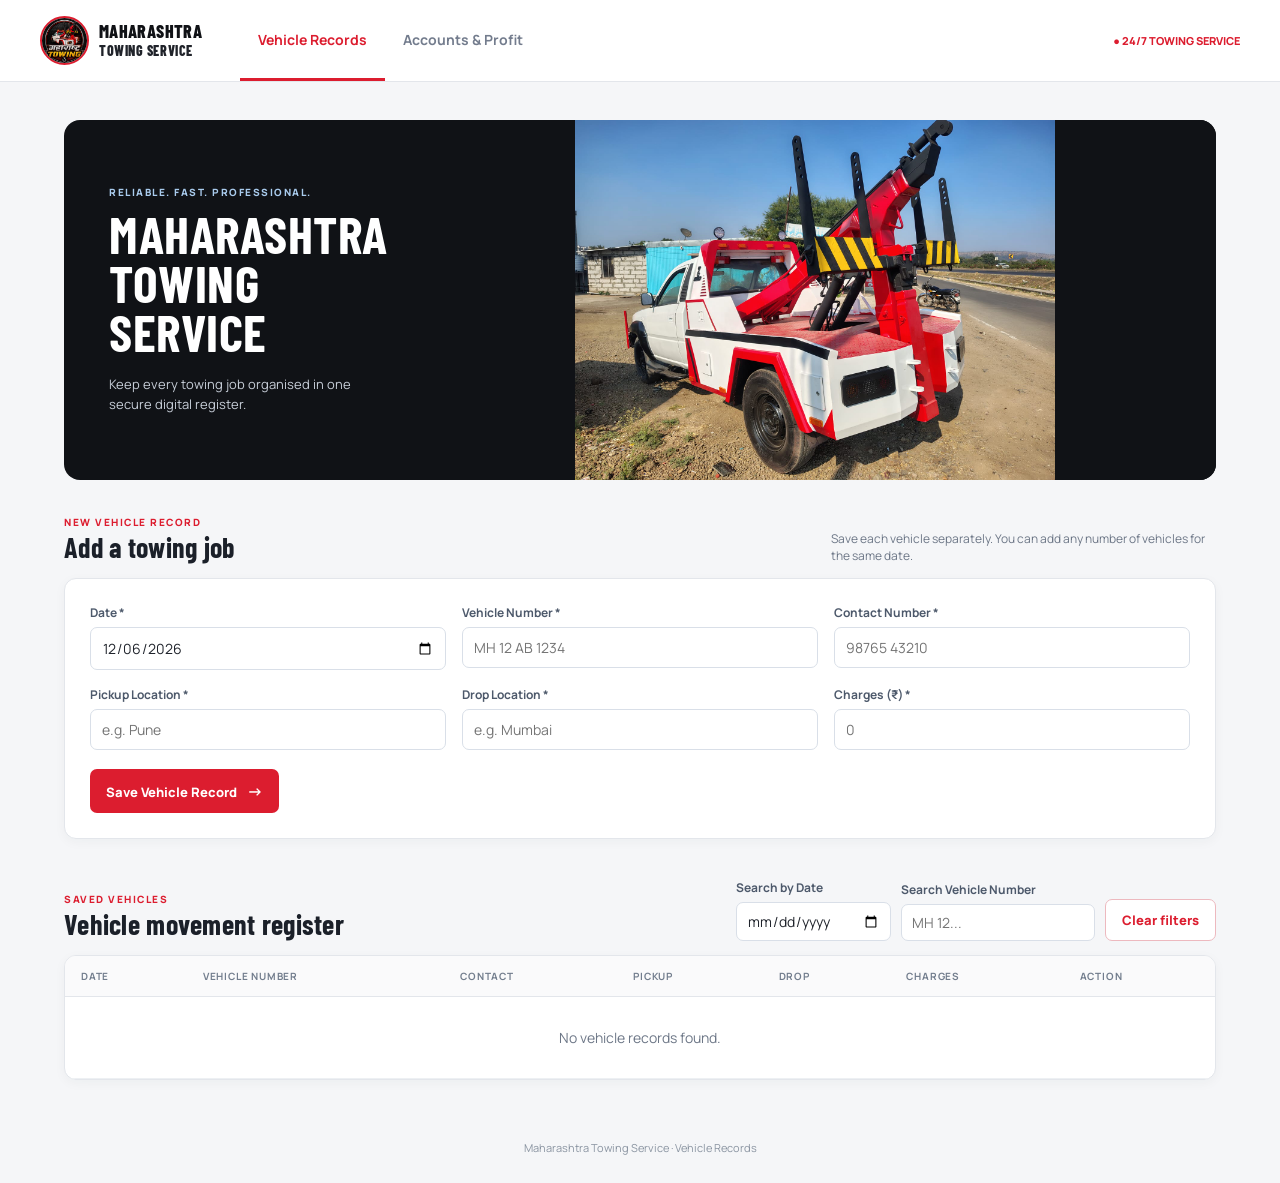
==== index.html @ b32c4680 "Add files via upload" ====
<!doctype html>
<html lang="en">

<head>
  <meta charset="utf-8">

  <meta
    name="viewport"
    content="width=device-width, initial-scale=1"
  >

  <title>Maharashtra Towing Service | Vehicle Records</title>

  <link rel="preconnect" href="https://fonts.googleapis.com">

  <link
    rel="preconnect"
    href="https://fonts.googleapis.com"
    crossorigin
  >

  <link
    href="https://fonts.googleapis.com/css2?family=Barlow+Condensed:wght@600;700;800&family=Manrope:wght@400;500;600;700;800&display=swap"
    rel="stylesheet"
  >

  <link
    rel="stylesheet"
    href="styles.css"
  >
</head>


<body data-page="records">

  <!-- ==============================
       NAVIGATION
  =============================== -->

  <nav class="nav">

    <a
      class="brand"
      href="index.html"
    >

      <img
        src="assets/logo.jpeg"
        alt="Maharashtra Towing Service logo"
      >

      <span>

        <strong>
          MAHARASHTRA
        </strong>

        <b>
          TOWING SERVICE
        </b>

      </span>

    </a>


    <div class="navlinks">

      <a
        class="active"
        href="index.html"
      >
        Vehicle Records
      </a>

      <a href="accounts.html">
        Accounts &amp; Profit
      </a>

    </div>


    <span class="service">
      ● 24/7 TOWING SERVICE
    </span>

  </nav>



  <!-- ==============================
       MAIN CONTENT
  =============================== -->

  <main class="shell">


    <!-- ==============================
         HERO
    =============================== -->

    <section class="hero records-hero">

      <div class="hero-copy">

        <span class="kicker">
          RELIABLE. FAST. PROFESSIONAL.
        </span>

        <h1>
          Maharashtra
          <br>
          Towing Service
        </h1>

        <p>
          Keep every towing job organised
          in one secure digital register.
        </p>

      </div>


      <img
        src="assets/towing-van.jpeg"
        alt="Maharashtra Towing Service vehicle"
      >

    </section>



    <!-- ==============================
         ADD VEHICLE RECORD
    =============================== -->

    <section class="title-row">

      <div>

        <span class="kicker red">
          NEW VEHICLE RECORD
        </span>

        <h2>
          Add a towing job
        </h2>

      </div>


      <p>
        Save each vehicle separately.
        You can add any number of vehicles
        for the same date.
      </p>

    </section>



    <section class="card form-card">

      <form id="recordForm">

        <div class="grid three">


          <!-- DATE -->

          <label>

            Date *

            <input
              id="date"
              name="date"
              type="date"
              required
            >

          </label>



          <!-- VEHICLE NUMBER -->

          <label>

            Vehicle Number *

            <input
              name="vehicle"
              type="text"
              placeholder="MH 12 AB 1234"
              autocomplete="off"
              required
            >

          </label>



          <!-- CONTACT -->

          <label>

            Contact Number *

            <input
              name="contact"
              type="tel"
              inputmode="numeric"
              maxlength="10"
              placeholder="98765 43210"
              autocomplete="tel"
              required
            >

          </label>



          <!-- PICKUP -->

          <label>

            Pickup Location *

            <input
              name="pickup"
              type="text"
              placeholder="e.g. Pune"
              autocomplete="off"
              required
            >

          </label>



          <!-- DROP -->

          <label>

            Drop Location *

            <input
              name="drop"
              type="text"
              placeholder="e.g. Mumbai"
              autocomplete="off"
              required
            >

          </label>



          <!-- CHARGES -->

          <label>

            Charges (₹) *

            <input
              name="charges"
              type="number"
              min="0"
              step="1"
              placeholder="0"
              required
            >

          </label>

        </div>



        <!-- SAVE -->

        <button
          class="btn"
          type="submit"
        >

          Save Vehicle Record

          <b>
            →
          </b>

        </button>


        <span
          id="recordMessage"
          class="message"
          aria-live="polite"
        ></span>

      </form>

    </section>



    <!-- ==============================
         SAVED VEHICLES
    =============================== -->

    <section class="title-row section-space">

      <div>

        <span class="kicker red">
          SAVED VEHICLES
        </span>

        <h2>
          Vehicle movement register
        </h2>

      </div>



      <!-- FILTERS -->

      <div class="filters">


        <label>

          Search by Date

          <input
            id="dateSearch"
            type="date"
          >

        </label>



        <label>

          Search Vehicle Number

          <input
            id="vehicleSearch"
            type="search"
            placeholder="MH 12..."
            autocomplete="off"
          >

        </label>



        <button
          id="clearSearch"
          class="btn outline"
          type="button"
        >
          Clear filters
        </button>

      </div>

    </section>



    <!-- ==============================
         VEHICLE TABLE
    =============================== -->

    <section class="card table-card">

      <div class="table-wrap">

        <table>

          <thead>

            <tr>

              <th>
                Date
              </th>

              <th>
                Vehicle Number
              </th>

              <th>
                Contact
              </th>

              <th>
                Pickup
              </th>

              <th>
                Drop
              </th>

              <th>
                Charges
              </th>

              <th>
                Action
              </th>

            </tr>

          </thead>


          <tbody id="recordsBody">
          </tbody>

        </table>

      </div>

    </section>

  </main>



  <!-- ==============================
       FOOTER
  =============================== -->

  <footer>
    Maharashtra Towing Service · Vehicle Records
  </footer>



  <!-- ==============================
       JAVASCRIPT
  =============================== -->

  <script src="app.js"></script>

</body>

</html>
---- styles.css ----
:root{--black:#101216;--ink:#1b2029;--red:#dc1d2f;--red2:#ff4252;--blue:#277fc5;--paper:#fff;--bg:#f5f6f8;--line:#e3e6eb;--muted:#6d7787;--green:#109b66;--softred:#fff0f1}*{box-sizing:border-box}body{margin:0;background:var(--bg);color:var(--ink);font:14px Manrope,sans-serif}.nav{height:82px;background:#fff;display:flex;align-items:center;gap:38px;border-bottom:1px solid var(--line);padding:0 max(22px,calc((100% - 1200px)/2))}.brand{display:flex;align-items:center;gap:10px;text-decoration:none;color:#20232a;font-size:10px;line-height:1.1;letter-spacing:.1em}.brand img{width:49px;height:49px;border-radius:50%;object-fit:cover;border:2px solid var(--red)}.brand b{font:800 15px 'Barlow Condensed',sans-serif;letter-spacing:.04em}.navlinks{align-self:stretch;display:flex}.navlinks a{align-items:center;border-bottom:3px solid transparent;color:#737c8d;display:flex;font-weight:700;padding:0 18px;text-decoration:none}.navlinks .active{border-color:var(--red);color:var(--red)}.service{margin-left:auto;color:var(--red);font-size:11px;font-weight:800}.shell{max-width:1200px;margin:auto;padding:38px 24px 60px}.hero{min-height:260px;display:flex;overflow:hidden;border-radius:16px;background:var(--black);color:#fff}.hero-copy{padding:43px 18px 40px 45px;z-index:1}.kicker{color:#a9cbed;font-size:10px;font-weight:800;letter-spacing:.15em}.kicker.red{color:var(--red)}h1,h2{margin:0;font-family:'Barlow Condensed',sans-serif;letter-spacing:.01em}h1{font-size:49px;line-height:.94;text-transform:uppercase}h2{font-size:28px}.hero p{max-width:410px;color:#c3cbd6;margin:14px 0 0}.records-hero img{width:52%;object-fit:cover;object-position:center}.account-hero{background:linear-gradient(112deg,#090b10,#242e3e)}.hero-badge{margin-left:auto;width:42%;display:grid;place-content:center;text-align:center;background:radial-gradient(circle,#dc1d2f48,transparent 58%)}.hero-badge span{font:800 92px 'Barlow Condensed',sans-serif;color:var(--red2);line-height:.7}.hero-badge small{letter-spacing:.17em;font-size:11px;font-weight:800;margin-top:15px}.title-row{margin:31px 0 14px;display:flex;justify-content:space-between;align-items:end;gap:18px}.title-row>p{color:var(--muted);font-size:12px;max-width:385px;margin:0}.card{background:#fff;border:1px solid var(--line);border-radius:12px;box-shadow:0 3px 12px #1c27350a}.form-card{padding:25px}.grid{display:grid;gap:16px}.three{grid-template-columns:repeat(3,1fr)}label{color:#4d596b;font-size:12px;font-weight:700}input,textarea{display:block;width:100%;margin-top:6px;border:1px solid #d9dfe8;border-radius:7px;background:#fff;color:#20242c;padding:10px 11px;font:14px Manrope,sans-serif}input:focus,textarea:focus{outline:2px solid #f6cdd2;border-color:var(--red)}textarea{min-height:42px;resize:vertical}.btn{border:0;border-radius:7px;background:var(--red);color:#fff;cursor:pointer;font:800 13px Manrope,sans-serif;margin-top:19px;padding:11px 16px}.btn:hover{background:#bc1023}.btn b{font-size:16px;margin-left:7px}.btn.outline{margin:0;background:#fff;border:1px solid #edb9bf;color:var(--red)}.message{color:var(--green);font-size:12px;font-weight:700;margin-left:10px}.section-space{margin-top:40px}.filters{display:flex;gap:10px;align-items:end}.filters label{min-width:155px}.filters input{padding:8px 10px}.table-card{overflow:hidden}.table-wrap{overflow:auto}table{border-collapse:collapse;width:100%;white-space:nowrap}th{background:#fafafb;border-bottom:1px solid var(--line);color:#727d8d;font-size:10px;letter-spacing:.08em;padding:13px 16px;text-align:left;text-transform:uppercase}td{border-bottom:1px solid #edf0f3;color:#465264;padding:15px 16px}.empty{text-align:center!important;color:var(--muted);padding:31px!important}.delete{border:1px solid #f0c9ce;border-radius:5px;background:#fff;color:#c62332;cursor:pointer;font-size:11px;padding:5px 8px}.date-pick{min-width:160px}.job-list{display:grid;gap:11px}.job{display:grid;grid-template-columns:1.35fr .8fr .8fr 1.1fr;gap:14px;align-items:center;background:#fff;border:1px solid var(--line);border-left:4px solid var(--red);border-radius:10px;padding:15px 17px}.job-title b{display:block;font-size:15px}.job-title small{color:var(--muted);font-size:11px}.job .charge{color:#172131;font-weight:800}.job label{font-size:10px}.job input,.job textarea{margin-top:3px;padding:8px}.save-bar{display:flex;align-items:center;gap:15px;justify-content:flex-end;margin-top:13px}.save-bar>span:first-child{margin-right:auto;color:#687688;font-weight:700}.save-bar b{color:var(--green);font-size:18px}.summary-grid{display:grid;grid-template-columns:repeat(4,1fr);gap:14px}.summary-grid article{align-items:center;background:#fff;border:1px solid var(--line);border-radius:11px;display:flex;gap:12px;padding:19px}.summary-grid small{color:var(--muted);display:block}.summary-grid strong{display:block;font:800 23px 'Barlow Condensed',sans-serif}.summary-icon{width:36px;height:36px;border-radius:9px;display:grid;place-items:center;font-size:17px;font-weight:800}.blue{background:#e8f3fd;color:var(--blue)}.orange{background:#fff3de;color:#c27500}.redbg{background:#fff0f1;color:var(--red)}.green{background:#e3f7ef;color:var(--green)}.profit-box{background:#f0fbf6!important;border-color:#c7ecd9!important}.profit-box strong{color:var(--green);font-size:27px}.idle-card{padding:21px}.idle-card p{margin:0 0 14px;color:var(--muted);font-size:12px}.idle-days{display:flex;flex-wrap:wrap;gap:8px}.idle-day{border-radius:6px;background:var(--softred);color:#b91d2c;font-size:11px;font-weight:800;padding:7px 9px}.good{color:var(--green);font-weight:700}footer{text-align:center;color:#8a94a1;font-size:11px;padding:0 0 28px}@media(max-width:900px){.three{grid-template-columns:1fr 1fr}.summary-grid{grid-template-columns:1fr 1fr}.job{grid-template-columns:1fr 1fr}.nav{gap:12px}.service{display:none}}@media(max-width:570px){.nav{padding:0 14px}.brand span{display:none}.navlinks a{padding:0 8px;font-size:11px}.shell{padding:22px 14px 45px}.hero-copy{padding:31px 25px}.hero h1{font-size:39px}.records-hero img,.hero-badge{display:none}.three,.summary-grid,.job{grid-template-columns:1fr}.title-row{align-items:start;flex-direction:column}.filters{width:100%;flex-wrap:wrap}.filters label,.date-pick{width:100%}.save-bar{align-items:flex-start;flex-direction:column}.save-bar .btn{margin-top:0}}
```css
/* =====================================================
   ACCOUNTS PAGE - NEW DAILY VEHICLE SECTION
   ===================================================== */

body[data-page="accounts"] {
  background:
    linear-gradient(
      180deg,
      #eef2f6 0%,
      #f7f8fa 45%,
      #eef1f5 100%
    );
}


/* -------------------------------
   Navbar Brand
   ------------------------------- */

.brand-text {
  display: flex;
  flex-direction: column;
  line-height: 1;
  gap: 3px;
}

.brand-text strong {
  color: #11151c;
  font: 900 17px 'Barlow Condensed', sans-serif;
  letter-spacing: .04em;
}

.brand-text b {
  color: var(--red);
  font: 800 12px 'Barlow Condensed', sans-serif;
  letter-spacing: .10em;
}


/* -------------------------------
   Daily Towing Section
   ------------------------------- */

.daily-section {
  margin-top: 32px;
  background: #ffffff;
  border: 1px solid #dfe4ea;
  border-radius: 16px;
  box-shadow:
    0 8px 25px rgba(25, 35, 50, .07);
  overflow: hidden;
}


/* Header */

.daily-header {
  display: grid;
  grid-template-columns: 1fr 240px;
  align-items: center;
  gap: 30px;

  padding: 24px 27px;

  background:
    linear-gradient(
      100deg,
      #f8fafc 0%,
      #edf4fa 100%
    );

  border-bottom: 1px solid #e1e6ec;
}

.daily-title h2 {
  margin: 5px 0 5px;
  font-size: 30px;
}

.daily-title p {
  margin: 0;
  color: #758091;
  font-size: 12px;
}


/* Date */

.center-date {
  background: #ffffff;
  border: 1px solid #dfe4ea;
  border-top: 3px solid var(--red);
  border-radius: 10px;
  padding: 12px 14px;

  box-shadow:
    0 4px 12px rgba(25, 35, 50, .06);
}

.center-date label {
  display: block;
  color: #6b7584;
  font-size: 9px;
  font-weight: 900;
  letter-spacing: .12em;
}

.center-date input {
  margin-top: 5px;
  border: 0;
  padding: 4px 0 0;
  background: transparent;
  font-weight: 800;
  color: #17202c;
}

.center-date input:focus {
  outline: none;
}


/* -------------------------------
   Compact Vehicle Rows
   ------------------------------- */

.daily-section .job-list {
  display: block;
  padding: 8px 18px 4px;
}


/*
   प्रत्येक vehicle आता मोठ्या वेगळ्या card मध्ये
   नसून compact horizontal row मध्ये दिसेल.
*/

.daily-section .job {
  display: grid;

  grid-template-columns:
    1.35fr
    .65fr
    .75fr
    1.15fr;

  gap: 15px;

  align-items: center;

  margin: 0;

  padding: 12px 13px;

  background: #ffffff;

  border: 0;
  border-bottom: 1px solid #e9edf1;

  border-left: 4px solid #dce4ec;

  border-radius: 0;

  transition:
    background .2s ease,
    border-color .2s ease;
}


/* First vehicle */

.daily-section .job:first-child {
  border-radius: 9px 9px 0 0;
}


/* Last vehicle */

.daily-section .job:last-child {
  border-bottom: 0;
  border-radius: 0 0 9px 9px;
}


/* Hover */

.daily-section .job:hover {
  background: #f8fafc;
  border-left-color: var(--red);
}


/* Vehicle */

.daily-section .job-title b {
  color: #171d27;
  font-size: 14px;
  font-weight: 800;
}

.daily-section .job-title small {
  display: block;
  margin-top: 3px;
  color: #7a8594;
  font-size: 10px;
}


/* Charges */

.daily-section .job .charge {
  color: #277fc5;
  font-size: 10px;
  line-height: 1.25;
}

.daily-section .job .charge b {
  color: #172131;
  font-size: 14px;
}


/* Input labels */

.daily-section .job label {
  color: #687484;
  font-size: 9px;
  font-weight: 800;
  text-transform: uppercase;
  letter-spacing: .03em;
}


/* Inputs */

.daily-section .job input,
.daily-section .job textarea {
  margin-top: 4px;

  border: 1px solid #dce2e9;
  border-radius: 6px;

  background: #f8fafc;

  padding: 7px 8px;

  font-size: 12px;
}

.daily-section .job input:focus,
.daily-section .job textarea:focus {
  background: #fff;
  border-color: var(--red);
  outline: 2px solid #f9d8dc;
}

.daily-section .job textarea {
  min-height: 30px;
  height: 30px;
  resize: none;
}


/* Diesel colour */

.daily-section .job:nth-child(odd) {
  border-left-color: #e9b44c;
}

.daily-section .job:nth-child(even) {
  border-left-color: #4a9bd5;
}


/* -------------------------------
   Save Bar
   ------------------------------- */

.daily-section .save-bar {
  margin: 0;
  padding: 15px 22px;

  background:
    linear-gradient(
      90deg,
      #f5f9fc,
      #eef8f4
    );

  border-top: 1px solid #e1e6eb;
}

.daily-section .save-bar > span:first-child {
  color: #657181;
  font-size: 12px;
}

.daily-section .save-bar > span:first-child b {
  margin-left: 5px;
  color: var(--green);
  font-size: 20px;
}


/* -------------------------------
   Empty State
   ------------------------------- */

.daily-section #jobsList > .card {
  margin: 10px 0;
  background: #f8fafc;
  border: 1px dashed #cfd6df;
  color: #6e7988;
}


/* -------------------------------
   Other Cards
   ------------------------------- */

body[data-page="accounts"] .summary-grid article {
  box-shadow: 0 5px 16px rgba(25, 35, 50, .045);
  transition: transform .2s ease, box-shadow .2s ease;
}

body[data-page="accounts"] .summary-grid article:hover {
  transform: translateY(-2px);
  box-shadow: 0 8px 20px rgba(25, 35, 50, .09);
}


/* Tables */

body[data-page="accounts"] .table-card {
  box-shadow: 0 5px 18px rgba(25, 35, 50, .05);
}


/* -------------------------------
   Account Hero
   ------------------------------- */

body[data-page="accounts"] .account-hero {
  border: 1px solid #283344;
  box-shadow: 0 10px 28px rgba(10, 15, 25, .14);
}

body[data-page="accounts"] .account-hero h1 {
  color: #ffffff;
}

body[data-page="accounts"] .account-hero p {
  color: #bfc8d4;
}


/* -------------------------------
   Mobile
   ------------------------------- */

@media (max-width: 900px) {

  .daily-header {
    grid-template-columns: 1fr;
    gap: 15px;
  }

  .center-date {
    max-width: 280px;
  }

  .daily-section .job {
    grid-template-columns: 1fr 1fr;
  }

}


@media (max-width: 570px) {

  .daily-section {
    margin-top: 22px;
    border-radius: 12px;
  }

  .daily-header {
    padding: 19px 16px;
  }

  .daily-title h2 {
    font-size: 26px;
  }

  .center-date {
    max-width: none;
    width: 100%;
  }

  .daily-section .job-list {
    padding: 5px 10px;
  }

  .daily-section .job {
    grid-template-columns: 1fr 1fr;
    gap: 9px;
    padding: 12px 10px;
  }

  .daily-section .job-title {
    grid-column: 1 / -1;
  }

  .daily-section .job .charge {
    align-self: center;
  }

  .daily-section .save-bar {
    padding: 15px;
  }

  .daily-section .save-bar .btn {
    width: 100%;
  }

}
```
```css
/* Logo text - final fix */
.brand > span {
  display: flex;
  flex-direction: column;
  line-height: 1;
  gap: 2px;
}

.brand > span strong {
  display: block;
  color: #101216;
  font-family: 'Barlow Condensed', sans-serif;
  font-size: 18px;
  font-weight: 800;
  letter-spacing: .02em;
  text-transform: uppercase;
}

.brand > span b {
  display: block;
  color: #20232a;
  font-family: 'Barlow Condensed', sans-serif;
  font-size: 14px;
  font-weight: 800;
  letter-spacing: .04em;
}
```
/* =====================================================
   VEHICLE RECORDS HERO - IMAGE & TEXT FIX
===================================================== */

.records-hero {
  min-height: 360px;
  display: grid;
  grid-template-columns: 46% 54%;
  overflow: hidden;
  border-radius: 16px;
  background: #101216;
}


/* LEFT TEXT AREA */

.records-hero .hero-copy {
  display: flex;
  flex-direction: column;
  justify-content: center;

  padding: 48px 38px 48px 45px;

  min-width: 0;
}


.records-hero .hero-copy .kicker {
  margin-bottom: 10px;
}


.records-hero .hero-copy h1 {
  font-size: 52px;
  line-height: .94;
  margin: 0;
}


.records-hero .hero-copy p {
  max-width: 430px;
  margin-top: 18px;

  color: #c7ced8;
  font-size: 13px;
  line-height: 1.6;
}


/* RIGHT IMAGE */

.records-hero > img {
  width: 100%;
  height: 360px;

  display: block;

  /*
    contain मुळे पूर्ण towing vehicle दिसेल.
    Image crop होणार नाही.
  */
  object-fit: contain;
  object-position: center;

  background: #101216;
}


/* =====================================================
   TABLET
===================================================== */

@media (max-width: 900px) {

  .records-hero {
    grid-template-columns: 48% 52%;
    min-height: 320px;
  }

  .records-hero .hero-copy {
    padding: 35px 25px;
  }

  .records-hero .hero-copy h1 {
    font-size: 43px;
  }

  .records-hero > img {
    height: 320px;
  }

}


/* =====================================================
   MOBILE
===================================================== */

@media (max-width: 570px) {

  .records-hero {
    display: flex;
    flex-direction: column;

    min-height: auto;
  }

  .records-hero .hero-copy {
    padding: 30px 24px 25px;
  }

  .records-hero .hero-copy h1 {
    font-size: 40px;
  }

  .records-hero .hero-copy p {
    margin-top: 12px;
    font-size: 12px;
  }

  .records-hero > img {
    width: 100%;
    height: 250px;

    object-fit: contain;
    background: #101216;
  }

}
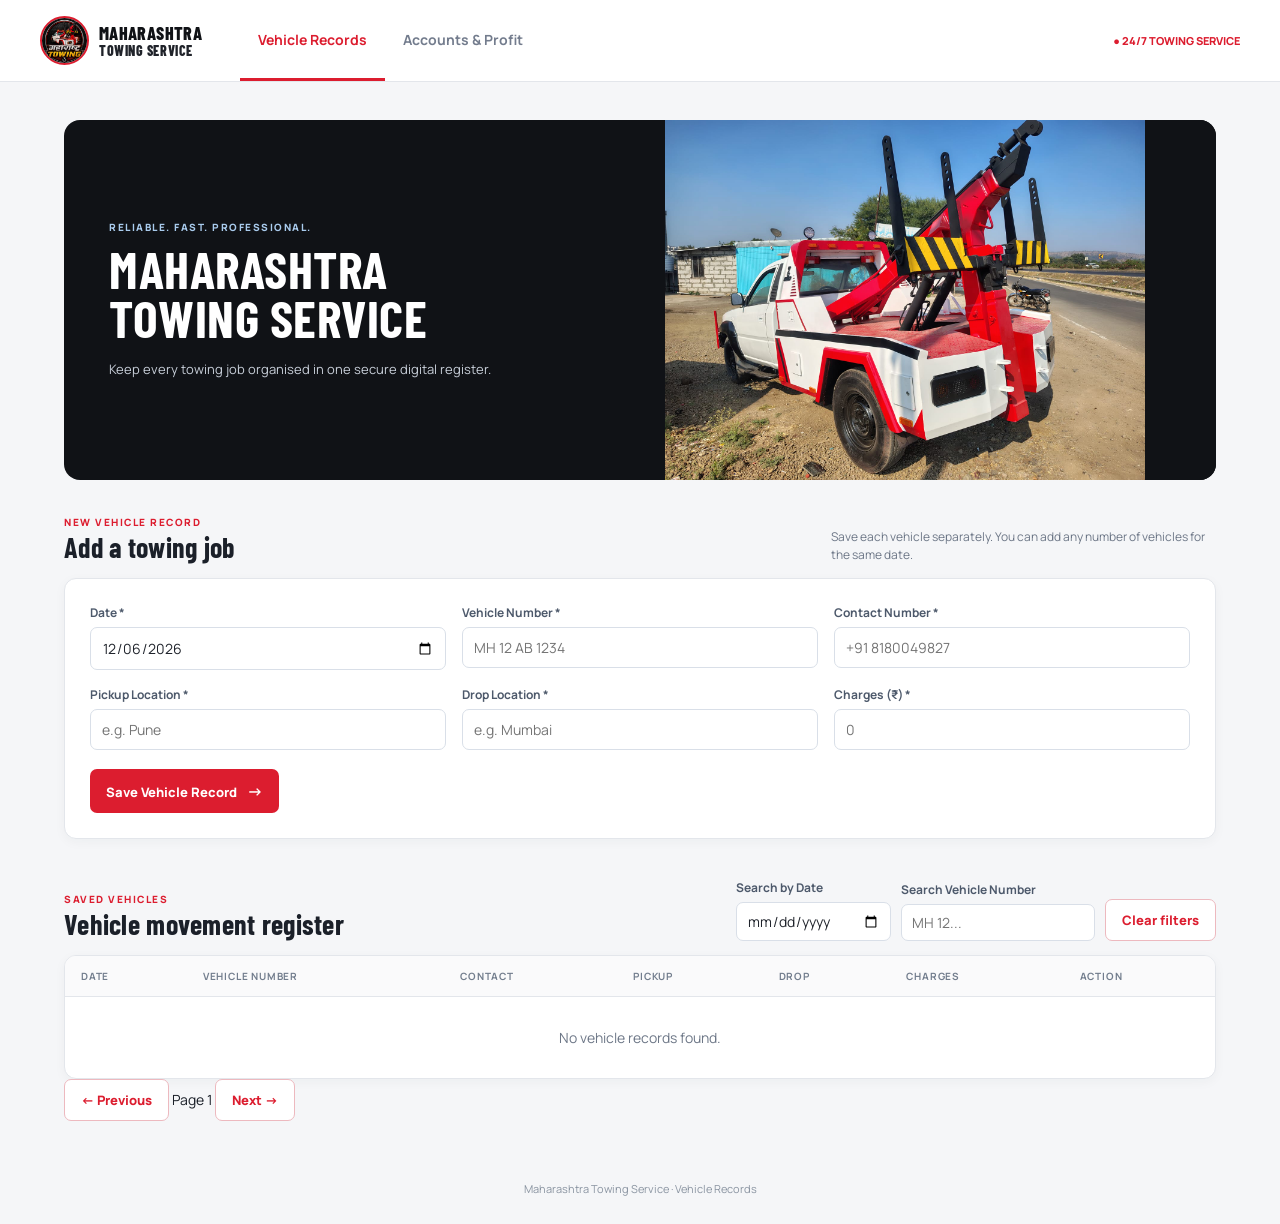
==== commit 294fd8bb: "Refactor index.html by cleaning comments and adding pagination Removed unnecessary comments and adde" ====
--- a/index.html
+++ b/index.html
@@ -87,7 +87,6 @@
   </nav>
 
 
-
   <!-- ==============================
        MAIN CONTENT
   =============================== -->
@@ -129,7 +128,6 @@
     </section>
 
 
-
     <!-- ==============================
          ADD VEHICLE RECORD
     =============================== -->
@@ -158,10 +156,17 @@
     </section>
 
 
-
     <section class="card form-card">
 
       <form id="recordForm">
+
+        <input
+          type="hidden"
+          id="recordId"
+          name="recordId"
+          value=""
+        >
+
 
         <div class="grid three">
 
@@ -182,7 +187,6 @@
           </label>
 
 
-
           <!-- VEHICLE NUMBER -->
 
           <label>
@@ -190,6 +194,7 @@
             Vehicle Number *
 
             <input
+              id="vehicle"
               name="vehicle"
               type="text"
               placeholder="MH 12 AB 1234"
@@ -200,7 +205,6 @@
           </label>
 
 
-
           <!-- CONTACT -->
 
           <label>
@@ -208,11 +212,12 @@
             Contact Number *
 
             <input
+              id="contact"
               name="contact"
               type="tel"
-              inputmode="numeric"
-              maxlength="10"
-              placeholder="98765 43210"
+              inputmode="tel"
+              maxlength="16"
+              placeholder="+91 8180049827"
               autocomplete="tel"
               required
             >
@@ -220,7 +225,6 @@
           </label>
 
 
-
           <!-- PICKUP -->
 
           <label>
@@ -228,6 +232,7 @@
             Pickup Location *
 
             <input
+              id="pickup"
               name="pickup"
               type="text"
               placeholder="e.g. Pune"
@@ -238,7 +243,6 @@
           </label>
 
 
-
           <!-- DROP -->
 
           <label>
@@ -246,6 +250,7 @@
             Drop Location *
 
             <input
+              id="drop"
               name="drop"
               type="text"
               placeholder="e.g. Mumbai"
@@ -256,7 +261,6 @@
           </label>
 
 
-
           <!-- CHARGES -->
 
           <label>
@@ -264,6 +268,7 @@
             Charges (₹) *
 
             <input
+              id="charges"
               name="charges"
               type="number"
               min="0"
@@ -277,15 +282,17 @@
         </div>
 
 
-
-        <!-- SAVE -->
+        <!-- SAVE BUTTON -->
 
         <button
+          id="saveRecordBtn"
           class="btn"
           type="submit"
         >
 
-          Save Vehicle Record
+          <span id="saveRecordText">
+            Save Vehicle Record
+          </span>
 
           <b>
             →
@@ -293,6 +300,8 @@
 
         </button>
 
+
+        <!-- MESSAGE -->
 
         <span
           id="recordMessage"
@@ -300,10 +309,10 @@
           aria-live="polite"
         ></span>
 
+
       </form>
 
     </section>
-
 
 
     <!-- ==============================
@@ -323,7 +332,6 @@
         </h2>
 
       </div>
-
 
 
       <!-- FILTERS -->
@@ -341,7 +349,6 @@
           >
 
         </label>
-
 
 
         <label>
@@ -356,7 +363,6 @@
           >
 
         </label>
-
 
 
         <button
@@ -372,7 +378,6 @@
     </section>
 
 
-
     <!-- ==============================
          VEHICLE TABLE
     =============================== -->
@@ -421,6 +426,7 @@
 
 
           <tbody id="recordsBody">
+
           </tbody>
 
         </table>
@@ -429,8 +435,43 @@
 
     </section>
 
+
+    <!-- ==============================
+         PAGINATION
+         BELOW VEHICLE RECORD BOX
+    =============================== -->
+
+    <div
+      id="recordsPagination"
+      class="records-pagination"
+    >
+
+      <button
+        id="prevRecords"
+        class="btn outline"
+        type="button"
+      >
+        ← Previous
+      </button>
+
+
+      <span id="recordsPageInfo">
+        Page 1
+      </span>
+
+
+      <button
+        id="nextRecords"
+        class="btn outline"
+        type="button"
+      >
+        Next →
+      </button>
+
+    </div>
+
+
   </main>
-
 
 
   <!-- ==============================
@@ -442,7 +483,6 @@
   </footer>
 
 
-
   <!-- ==============================
        JAVASCRIPT
   =============================== -->
@@ -451,4 +491,4 @@
 
 </body>
 
-</html>+</html>
--- a/styles.css
+++ b/styles.css
@@ -1,76 +1,552 @@
-:root{--black:#101216;--ink:#1b2029;--red:#dc1d2f;--red2:#ff4252;--blue:#277fc5;--paper:#fff;--bg:#f5f6f8;--line:#e3e6eb;--muted:#6d7787;--green:#109b66;--softred:#fff0f1}*{box-sizing:border-box}body{margin:0;background:var(--bg);color:var(--ink);font:14px Manrope,sans-serif}.nav{height:82px;background:#fff;display:flex;align-items:center;gap:38px;border-bottom:1px solid var(--line);padding:0 max(22px,calc((100% - 1200px)/2))}.brand{display:flex;align-items:center;gap:10px;text-decoration:none;color:#20232a;font-size:10px;line-height:1.1;letter-spacing:.1em}.brand img{width:49px;height:49px;border-radius:50%;object-fit:cover;border:2px solid var(--red)}.brand b{font:800 15px 'Barlow Condensed',sans-serif;letter-spacing:.04em}.navlinks{align-self:stretch;display:flex}.navlinks a{align-items:center;border-bottom:3px solid transparent;color:#737c8d;display:flex;font-weight:700;padding:0 18px;text-decoration:none}.navlinks .active{border-color:var(--red);color:var(--red)}.service{margin-left:auto;color:var(--red);font-size:11px;font-weight:800}.shell{max-width:1200px;margin:auto;padding:38px 24px 60px}.hero{min-height:260px;display:flex;overflow:hidden;border-radius:16px;background:var(--black);color:#fff}.hero-copy{padding:43px 18px 40px 45px;z-index:1}.kicker{color:#a9cbed;font-size:10px;font-weight:800;letter-spacing:.15em}.kicker.red{color:var(--red)}h1,h2{margin:0;font-family:'Barlow Condensed',sans-serif;letter-spacing:.01em}h1{font-size:49px;line-height:.94;text-transform:uppercase}h2{font-size:28px}.hero p{max-width:410px;color:#c3cbd6;margin:14px 0 0}.records-hero img{width:52%;object-fit:cover;object-position:center}.account-hero{background:linear-gradient(112deg,#090b10,#242e3e)}.hero-badge{margin-left:auto;width:42%;display:grid;place-content:center;text-align:center;background:radial-gradient(circle,#dc1d2f48,transparent 58%)}.hero-badge span{font:800 92px 'Barlow Condensed',sans-serif;color:var(--red2);line-height:.7}.hero-badge small{letter-spacing:.17em;font-size:11px;font-weight:800;margin-top:15px}.title-row{margin:31px 0 14px;display:flex;justify-content:space-between;align-items:end;gap:18px}.title-row>p{color:var(--muted);font-size:12px;max-width:385px;margin:0}.card{background:#fff;border:1px solid var(--line);border-radius:12px;box-shadow:0 3px 12px #1c27350a}.form-card{padding:25px}.grid{display:grid;gap:16px}.three{grid-template-columns:repeat(3,1fr)}label{color:#4d596b;font-size:12px;font-weight:700}input,textarea{display:block;width:100%;margin-top:6px;border:1px solid #d9dfe8;border-radius:7px;background:#fff;color:#20242c;padding:10px 11px;font:14px Manrope,sans-serif}input:focus,textarea:focus{outline:2px solid #f6cdd2;border-color:var(--red)}textarea{min-height:42px;resize:vertical}.btn{border:0;border-radius:7px;background:var(--red);color:#fff;cursor:pointer;font:800 13px Manrope,sans-serif;margin-top:19px;padding:11px 16px}.btn:hover{background:#bc1023}.btn b{font-size:16px;margin-left:7px}.btn.outline{margin:0;background:#fff;border:1px solid #edb9bf;color:var(--red)}.message{color:var(--green);font-size:12px;font-weight:700;margin-left:10px}.section-space{margin-top:40px}.filters{display:flex;gap:10px;align-items:end}.filters label{min-width:155px}.filters input{padding:8px 10px}.table-card{overflow:hidden}.table-wrap{overflow:auto}table{border-collapse:collapse;width:100%;white-space:nowrap}th{background:#fafafb;border-bottom:1px solid var(--line);color:#727d8d;font-size:10px;letter-spacing:.08em;padding:13px 16px;text-align:left;text-transform:uppercase}td{border-bottom:1px solid #edf0f3;color:#465264;padding:15px 16px}.empty{text-align:center!important;color:var(--muted);padding:31px!important}.delete{border:1px solid #f0c9ce;border-radius:5px;background:#fff;color:#c62332;cursor:pointer;font-size:11px;padding:5px 8px}.date-pick{min-width:160px}.job-list{display:grid;gap:11px}.job{display:grid;grid-template-columns:1.35fr .8fr .8fr 1.1fr;gap:14px;align-items:center;background:#fff;border:1px solid var(--line);border-left:4px solid var(--red);border-radius:10px;padding:15px 17px}.job-title b{display:block;font-size:15px}.job-title small{color:var(--muted);font-size:11px}.job .charge{color:#172131;font-weight:800}.job label{font-size:10px}.job input,.job textarea{margin-top:3px;padding:8px}.save-bar{display:flex;align-items:center;gap:15px;justify-content:flex-end;margin-top:13px}.save-bar>span:first-child{margin-right:auto;color:#687688;font-weight:700}.save-bar b{color:var(--green);font-size:18px}.summary-grid{display:grid;grid-template-columns:repeat(4,1fr);gap:14px}.summary-grid article{align-items:center;background:#fff;border:1px solid var(--line);border-radius:11px;display:flex;gap:12px;padding:19px}.summary-grid small{color:var(--muted);display:block}.summary-grid strong{display:block;font:800 23px 'Barlow Condensed',sans-serif}.summary-icon{width:36px;height:36px;border-radius:9px;display:grid;place-items:center;font-size:17px;font-weight:800}.blue{background:#e8f3fd;color:var(--blue)}.orange{background:#fff3de;color:#c27500}.redbg{background:#fff0f1;color:var(--red)}.green{background:#e3f7ef;color:var(--green)}.profit-box{background:#f0fbf6!important;border-color:#c7ecd9!important}.profit-box strong{color:var(--green);font-size:27px}.idle-card{padding:21px}.idle-card p{margin:0 0 14px;color:var(--muted);font-size:12px}.idle-days{display:flex;flex-wrap:wrap;gap:8px}.idle-day{border-radius:6px;background:var(--softred);color:#b91d2c;font-size:11px;font-weight:800;padding:7px 9px}.good{color:var(--green);font-weight:700}footer{text-align:center;color:#8a94a1;font-size:11px;padding:0 0 28px}@media(max-width:900px){.three{grid-template-columns:1fr 1fr}.summary-grid{grid-template-columns:1fr 1fr}.job{grid-template-columns:1fr 1fr}.nav{gap:12px}.service{display:none}}@media(max-width:570px){.nav{padding:0 14px}.brand span{display:none}.navlinks a{padding:0 8px;font-size:11px}.shell{padding:22px 14px 45px}.hero-copy{padding:31px 25px}.hero h1{font-size:39px}.records-hero img,.hero-badge{display:none}.three,.summary-grid,.job{grid-template-columns:1fr}.title-row{align-items:start;flex-direction:column}.filters{width:100%;flex-wrap:wrap}.filters label,.date-pick{width:100%}.save-bar{align-items:flex-start;flex-direction:column}.save-bar .btn{margin-top:0}}
-```css
-/* =====================================================
-   ACCOUNTS PAGE - NEW DAILY VEHICLE SECTION
-   ===================================================== */
-
-body[data-page="accounts"] {
-  background:
-    linear-gradient(
-      180deg,
-      #eef2f6 0%,
-      #f7f8fa 45%,
-      #eef1f5 100%
-    );
-}
-
-
-/* -------------------------------
-   Navbar Brand
-   ------------------------------- */
-
-.brand-text {
+/* =========================================================
+   MAHARASHTRA TOWING SERVICE
+   COMPLETE STYLES
+========================================================= */
+
+:root {
+  --black: #101216;
+  --ink: #1b2029;
+  --red: #dc1d2f;
+  --red2: #ff4252;
+  --blue: #277fc5;
+  --paper: #fff;
+  --bg: #f5f6f8;
+  --line: #e3e6eb;
+  --muted: #6d7787;
+  --green: #109b66;
+  --softred: #fff0f1;
+}
+
+* {
+  box-sizing: border-box;
+}
+
+html {
+  scroll-behavior: smooth;
+}
+
+body {
+  margin: 0;
+  background: var(--bg);
+  color: var(--ink);
+  font: 14px Manrope, sans-serif;
+}
+
+/* =========================================================
+   NAVIGATION
+========================================================= */
+
+.nav {
+  height: 82px;
+  background: #fff;
+  display: flex;
+  align-items: center;
+  gap: 38px;
+  border-bottom: 1px solid var(--line);
+  padding: 0 max(22px, calc((100% - 1200px) / 2));
+}
+
+.brand {
+  display: flex;
+  align-items: center;
+  gap: 10px;
+  text-decoration: none;
+  color: #20232a;
+  font-size: 10px;
+  line-height: 1.1;
+  letter-spacing: .1em;
+}
+
+.brand img {
+  width: 49px;
+  height: 49px;
+  border-radius: 50%;
+  object-fit: cover;
+  border: 2px solid var(--red);
+}
+
+.brand > span {
   display: flex;
   flex-direction: column;
   line-height: 1;
-  gap: 3px;
-}
-
-.brand-text strong {
-  color: #11151c;
-  font: 900 17px 'Barlow Condensed', sans-serif;
+  gap: 2px;
+}
+
+.brand > span strong {
+  color: #101216;
+  font-family: 'Barlow Condensed', sans-serif;
+  font-size: 18px;
+  font-weight: 800;
+  letter-spacing: .02em;
+  text-transform: uppercase;
+}
+
+.brand > span b {
+  color: #20232a;
+  font-family: 'Barlow Condensed', sans-serif;
+  font-size: 14px;
+  font-weight: 800;
   letter-spacing: .04em;
 }
 
-.brand-text b {
+.navlinks {
+  align-self: stretch;
+  display: flex;
+}
+
+.navlinks a {
+  display: flex;
+  align-items: center;
+  border-bottom: 3px solid transparent;
+  color: #737c8d;
+  font-weight: 700;
+  padding: 0 18px;
+  text-decoration: none;
+  transition: color .2s ease, border-color .2s ease;
+}
+
+.navlinks a:hover {
   color: var(--red);
-  font: 800 12px 'Barlow Condensed', sans-serif;
-  letter-spacing: .10em;
-}
-
-
-/* -------------------------------
-   Daily Towing Section
-   ------------------------------- */
+}
+
+.navlinks .active {
+  border-color: var(--red);
+  color: var(--red);
+}
+
+.service {
+  margin-left: auto;
+  color: var(--red);
+  font-size: 11px;
+  font-weight: 800;
+}
+
+/* =========================================================
+   MAIN SHELL
+========================================================= */
+
+.shell {
+  max-width: 1200px;
+  margin: auto;
+  padding: 38px 24px 60px;
+}
+
+/* =========================================================
+   HERO
+========================================================= */
+
+.hero {
+  min-height: 260px;
+  display: flex;
+  overflow: hidden;
+  border-radius: 16px;
+  background: var(--black);
+  color: #fff;
+}
+
+.hero-copy {
+  padding: 43px 18px 40px 45px;
+  z-index: 1;
+}
+
+.kicker {
+  color: #a9cbed;
+  font-size: 10px;
+  font-weight: 800;
+  letter-spacing: .15em;
+}
+
+.kicker.red {
+  color: var(--red);
+}
+
+h1,
+h2 {
+  margin: 0;
+  font-family: 'Barlow Condensed', sans-serif;
+  letter-spacing: .01em;
+}
+
+h1 {
+  font-size: 49px;
+  line-height: .94;
+  text-transform: uppercase;
+}
+
+h2 {
+  font-size: 28px;
+}
+
+.hero p {
+  max-width: 410px;
+  color: #c3cbd6;
+  margin: 14px 0 0;
+  line-height: 1.5;
+}
+
+.records-hero img {
+  width: 52%;
+  object-fit: cover;
+  object-position: center;
+}
+
+/* =========================================================
+   ACCOUNT HERO
+========================================================= */
+
+.account-hero {
+  background: linear-gradient(112deg, #090b10, #242e3e);
+  border: 1px solid #283344;
+  box-shadow: 0 10px 28px rgba(10, 15, 25, .14);
+}
+
+.account-hero h1 {
+  color: #fff;
+}
+
+.account-hero p {
+  color: #bfc8d4;
+}
+
+.hero-badge {
+  margin-left: auto;
+  width: 42%;
+  display: grid;
+  place-content: center;
+  text-align: center;
+  background: radial-gradient(circle, #dc1d2f48, transparent 58%);
+}
+
+.hero-badge span {
+  font: 800 92px 'Barlow Condensed', sans-serif;
+  color: var(--red2);
+  line-height: .7;
+}
+
+.hero-badge small {
+  letter-spacing: .17em;
+  font-size: 11px;
+  font-weight: 800;
+  margin-top: 15px;
+}
+
+/* =========================================================
+   VEHICLE RECORDS HERO
+========================================================= */
+
+.records-hero {
+  min-height: 360px;
+  display: grid;
+  grid-template-columns: 46% 54%;
+  overflow: hidden;
+  border-radius: 16px;
+  background: #101216;
+}
+
+.records-hero .hero-copy {
+  display: flex;
+  flex-direction: column;
+  justify-content: center;
+  padding: 48px 38px 48px 45px;
+  min-width: 0;
+}
+
+.records-hero .hero-copy .kicker {
+  margin-bottom: 10px;
+}
+
+.records-hero .hero-copy h1 {
+  font-size: 52px;
+  line-height: .94;
+}
+
+.records-hero .hero-copy p {
+  max-width: 430px;
+  margin-top: 18px;
+  color: #c7ced8;
+  font-size: 13px;
+  line-height: 1.6;
+}
+
+.records-hero > img {
+  width: 100%;
+  height: 360px;
+  display: block;
+  object-fit: contain;
+  object-position: center;
+  background: #101216;
+}
+
+/* =========================================================
+   TITLE ROW
+========================================================= */
+
+.title-row {
+  margin: 31px 0 14px;
+  display: flex;
+  justify-content: space-between;
+  align-items: end;
+  gap: 18px;
+}
+
+.title-row > p {
+  color: var(--muted);
+  font-size: 12px;
+  max-width: 385px;
+  margin: 0;
+  line-height: 1.5;
+}
+
+.section-space {
+  margin-top: 40px;
+}
+
+/* =========================================================
+   CARDS
+========================================================= */
+
+.card {
+  background: #fff;
+  border: 1px solid var(--line);
+  border-radius: 12px;
+  box-shadow: 0 3px 12px #1c27350a;
+}
+
+.form-card {
+  padding: 25px;
+}
+
+/* =========================================================
+   FORM GRID
+========================================================= */
+
+.grid {
+  display: grid;
+  gap: 16px;
+}
+
+.three {
+  grid-template-columns: repeat(3, 1fr);
+}
+
+label {
+  color: #4d596b;
+  font-size: 12px;
+  font-weight: 700;
+}
+
+input,
+textarea,
+select {
+  display: block;
+  width: 100%;
+  margin-top: 6px;
+  border: 1px solid #d9dfe8;
+  border-radius: 7px;
+  background: #fff;
+  color: #20242c;
+  padding: 10px 11px;
+  font: 14px Manrope, sans-serif;
+  transition: border-color .2s ease, box-shadow .2s ease, background .2s ease;
+}
+
+input:focus,
+textarea:focus,
+select:focus {
+  outline: none;
+  border-color: var(--red);
+  box-shadow: 0 0 0 3px #dc1d2f14;
+}
+
+textarea {
+  min-height: 42px;
+  resize: vertical;
+}
+
+/* =========================================================
+   BUTTONS
+========================================================= */
+
+.btn {
+  border: 0;
+  border-radius: 7px;
+  background: var(--red);
+  color: #fff;
+  cursor: pointer;
+  font: 800 13px Manrope, sans-serif;
+  margin-top: 19px;
+  padding: 11px 16px;
+  transition: transform .15s ease, opacity .15s ease, background .15s ease;
+}
+
+.btn:hover {
+  background: #c9182a;
+}
+
+.btn:active {
+  transform: translateY(1px);
+}
+
+.btn:disabled {
+  opacity: .65;
+  cursor: not-allowed;
+  transform: none;
+}
+
+.btn b {
+  font-size: 16px;
+  margin-left: 7px;
+}
+
+.btn.outline {
+  margin: 0;
+  background: #fff;
+  border: 1px solid #edb9bf;
+  color: var(--red);
+}
+
+.btn.outline:hover {
+  background: #fff5f6;
+}
+
+/* =========================================================
+   MESSAGES
+========================================================= */
+
+.message {
+  color: var(--green);
+  font-size: 12px;
+  font-weight: 700;
+  margin-left: 10px;
+}
+
+/* =========================================================
+   FILTERS
+========================================================= */
+
+.filters {
+  display: flex;
+  gap: 10px;
+  align-items: end;
+}
+
+.filters label {
+  min-width: 155px;
+}
+
+.filters input {
+  padding: 8px 10px;
+}
+
+/* =========================================================
+   TABLE
+========================================================= */
+
+.table-card {
+  overflow: hidden;
+}
+
+.table-wrap {
+  width: 100%;
+  overflow-x: auto;
+  -webkit-overflow-scrolling: touch;
+}
+
+table {
+  border-collapse: collapse;
+  width: 100%;
+  min-width: 720px;
+  white-space: nowrap;
+}
+
+th {
+  background: #fafafb;
+  border-bottom: 1px solid var(--line);
+  color: #727d8d;
+  font-size: 10px;
+  letter-spacing: .08em;
+  padding: 13px 16px;
+  text-align: left;
+  text-transform: uppercase;
+}
+
+td {
+  border-bottom: 1px solid #edf0f3;
+  color: #465264;
+  padding: 15px 16px;
+  vertical-align: middle;
+}
+
+tbody tr:last-child td {
+  border-bottom: 0;
+}
+
+tbody tr:hover td {
+  background: #fafbfd;
+}
+
+.empty {
+  text-align: center !important;
+  color: var(--muted);
+  padding: 31px !important;
+}
+
+/* =========================================================
+   DELETE BUTTON
+========================================================= */
+
+.delete {
+  border: 1px solid #f0c9ce;
+  border-radius: 5px;
+  background: #fff;
+  color: #c62332;
+  cursor: pointer;
+  font-size: 11px;
+  padding: 5px 8px;
+}
+
+.delete:hover {
+  background: #fff0f1;
+  border-color: #e8aab2;
+}
+
+/* =========================================================
+   ACCOUNT PAGE
+========================================================= */
+
+body[data-page="accounts"] {
+  background: linear-gradient(
+    180deg,
+    #eef2f6 0%,
+    #f7f8fa 45%,
+    #eef1f5 100%
+  );
+}
+
+/* =========================================================
+   DAILY EXPENSE SECTION
+========================================================= */
 
 .daily-section {
   margin-top: 32px;
-  background: #ffffff;
+  background: #fff;
   border: 1px solid #dfe4ea;
   border-radius: 16px;
-  box-shadow:
-    0 8px 25px rgba(25, 35, 50, .07);
+  box-shadow: 0 8px 25px rgba(25, 35, 50, .07);
   overflow: hidden;
 }
 
-
-/* Header */
+/* =========================================================
+   DAILY HEADER
+========================================================= */
 
 .daily-header {
   display: grid;
   grid-template-columns: 1fr 240px;
   align-items: center;
   gap: 30px;
-
   padding: 24px 27px;
-
-  background:
-    linear-gradient(
-      100deg,
-      #f8fafc 0%,
-      #edf4fa 100%
-    );
-
+  background: linear-gradient(100deg, #f8fafc 0%, #edf4fa 100%);
   border-bottom: 1px solid #e1e6ec;
 }
 
@@ -85,18 +561,17 @@
   font-size: 12px;
 }
 
-
-/* Date */
+/* =========================================================
+   DATE
+========================================================= */
 
 .center-date {
-  background: #ffffff;
+  background: #fff;
   border: 1px solid #dfe4ea;
   border-top: 3px solid var(--red);
   border-radius: 10px;
   padding: 12px 14px;
-
-  box-shadow:
-    0 4px 12px rgba(25, 35, 50, .06);
+  box-shadow: 0 4px 12px rgba(25, 35, 50, .06);
 }
 
 .center-date label {
@@ -114,50 +589,55 @@
   background: transparent;
   font-weight: 800;
   color: #17202c;
+  box-shadow: none;
 }
 
 .center-date input:focus {
   outline: none;
-}
-
-
-/* -------------------------------
-   Compact Vehicle Rows
-   ------------------------------- */
+  box-shadow: none;
+  border: 0;
+}
+
+/* =========================================================
+   DAILY VEHICLE LIST
+========================================================= */
 
 .daily-section .job-list {
   display: block;
   padding: 8px 18px 4px;
 }
 
+/* =========================================================
+   DAILY VEHICLE ROW
+========================================================= */
 
 /*
-   प्रत्येक vehicle आता मोठ्या वेगळ्या card मध्ये
-   नसून compact horizontal row मध्ये दिसेल.
+   Desktop layout:
+
+   Vehicle | Charges | Diesel | Toll | Repairing | Maintenance
 */
 
 .daily-section .job {
   display: grid;
 
   grid-template-columns:
-    1.35fr
-    .65fr
-    .75fr
-    1.15fr;
-
-  gap: 15px;
-
-  align-items: center;
+    minmax(145px, 1.4fr)
+    minmax(85px, .7fr)
+    minmax(95px, .8fr)
+    minmax(95px, .8fr)
+    minmax(110px, .9fr)
+    minmax(150px, 1.2fr);
+
+  gap: 13px;
+  align-items: start;
 
   margin: 0;
-
-  padding: 12px 13px;
-
-  background: #ffffff;
+  padding: 15px 13px;
+
+  background: #fff;
 
   border: 0;
   border-bottom: 1px solid #e9edf1;
-
   border-left: 4px solid #dce4ec;
 
   border-radius: 0;
@@ -167,33 +647,30 @@
     border-color .2s ease;
 }
 
-
-/* First vehicle */
-
 .daily-section .job:first-child {
   border-radius: 9px 9px 0 0;
 }
-
-
-/* Last vehicle */
 
 .daily-section .job:last-child {
   border-bottom: 0;
   border-radius: 0 0 9px 9px;
 }
 
-
-/* Hover */
-
 .daily-section .job:hover {
   background: #f8fafc;
   border-left-color: var(--red);
 }
 
-
-/* Vehicle */
+/* =========================================================
+   VEHICLE TITLE
+========================================================= */
+
+.daily-section .job-title {
+  min-width: 0;
+}
 
 .daily-section .job-title b {
+  display: block;
   color: #171d27;
   font-size: 14px;
   font-weight: 800;
@@ -206,8 +683,9 @@
   font-size: 10px;
 }
 
-
-/* Charges */
+/* =========================================================
+   CHARGES
+========================================================= */
 
 .daily-section .job .charge {
   color: #277fc5;
@@ -216,26 +694,34 @@
 }
 
 .daily-section .job .charge b {
+  display: block;
   color: #172131;
   font-size: 14px;
 }
 
-
-/* Input labels */
+/* =========================================================
+   DAILY INPUT LABELS
+========================================================= */
 
 .daily-section .job label {
+  display: block;
+
   color: #687484;
+
   font-size: 9px;
   font-weight: 800;
+
   text-transform: uppercase;
   letter-spacing: .03em;
 }
 
-
-/* Inputs */
+/* =========================================================
+   DAILY INPUTS
+========================================================= */
 
 .daily-section .job input,
-.daily-section .job textarea {
+.daily-section .job textarea,
+.daily-section .job select {
   margin-top: 4px;
 
   border: 1px solid #dce2e9;
@@ -249,20 +735,73 @@
 }
 
 .daily-section .job input:focus,
-.daily-section .job textarea:focus {
+.daily-section .job textarea:focus,
+.daily-section .job select:focus {
   background: #fff;
   border-color: var(--red);
   outline: 2px solid #f9d8dc;
-}
-
-.daily-section .job textarea {
-  min-height: 30px;
-  height: 30px;
+  box-shadow: none;
+}
+
+/* =========================================================
+   TOLL
+========================================================= */
+
+.daily-section .job .toll-input {
+  border-color: #e1d2b4;
+  background: #fffaf0;
+}
+
+/* =========================================================
+   REPAIRING
+========================================================= */
+
+.daily-section .job .repair-input {
+  border-color: #e0c5ca;
+  background: #fff7f8;
+}
+
+/* =========================================================
+   MAINTENANCE DETAILS
+========================================================= */
+
+.daily-section .job .maintenance-details,
+.daily-section .job .maintenance-detail,
+.daily-section .job .repair-details {
+  min-width: 0;
+}
+
+.daily-section .job .maintenance-details textarea,
+.daily-section .job .maintenance-detail textarea,
+.daily-section .job .repair-details textarea {
+  min-height: 32px;
+  height: 32px;
   resize: none;
 }
 
-
-/* Diesel colour */
+/* =========================================================
+   MAINTENANCE TOTAL
+========================================================= */
+
+.daily-section .job .maintenance-total {
+  color: var(--red);
+  font-weight: 800;
+  font-size: 12px;
+}
+
+/* =========================================================
+   DAILY PROFIT
+========================================================= */
+
+.daily-section .job .daily-profit {
+  color: var(--green);
+  font-weight: 900;
+  font-size: 13px;
+}
+
+/* =========================================================
+   ALTERNATING BORDER
+========================================================= */
 
 .daily-section .job:nth-child(odd) {
   border-left-color: #e9b44c;
@@ -272,21 +811,19 @@
   border-left-color: #4a9bd5;
 }
 
-
-/* -------------------------------
-   Save Bar
-   ------------------------------- */
+/* =========================================================
+   SAVE BAR
+========================================================= */
 
 .daily-section .save-bar {
   margin: 0;
   padding: 15px 22px;
 
-  background:
-    linear-gradient(
-      90deg,
-      #f5f9fc,
-      #eef8f4
-    );
+  background: linear-gradient(
+    90deg,
+    #f5f9fc,
+    #eef8f4
+  );
 
   border-top: 1px solid #e1e6eb;
 }
@@ -302,10 +839,9 @@
   font-size: 20px;
 }
 
-
-/* -------------------------------
-   Empty State
-   ------------------------------- */
+/* =========================================================
+   EMPTY STATE
+========================================================= */
 
 .daily-section #jobsList > .card {
   margin: 10px 0;
@@ -314,52 +850,355 @@
   color: #6e7988;
 }
 
-
-/* -------------------------------
-   Other Cards
-   ------------------------------- */
-
-body[data-page="accounts"] .summary-grid article {
+/* =========================================================
+   SUMMARY
+========================================================= */
+
+.summary-grid {
+  display: grid;
+  grid-template-columns: repeat(4, 1fr);
+  gap: 14px;
+}
+
+.summary-grid article {
+  align-items: center;
+  display: flex;
+  gap: 12px;
+
+  background: #fff;
+  border: 1px solid var(--line);
+  border-radius: 11px;
+
+  padding: 19px;
+
   box-shadow: 0 5px 16px rgba(25, 35, 50, .045);
-  transition: transform .2s ease, box-shadow .2s ease;
-}
-
-body[data-page="accounts"] .summary-grid article:hover {
+
+  transition:
+    transform .2s ease,
+    box-shadow .2s ease;
+}
+
+.summary-grid article:hover {
   transform: translateY(-2px);
   box-shadow: 0 8px 20px rgba(25, 35, 50, .09);
 }
 
-
-/* Tables */
+.summary-grid small {
+  color: var(--muted);
+  display: block;
+}
+
+.summary-grid strong {
+  display: block;
+  font: 800 23px 'Barlow Condensed', sans-serif;
+}
+
+/* =========================================================
+   SUMMARY ICONS
+========================================================= */
+
+.summary-icon {
+  width: 36px;
+  height: 36px;
+
+  border-radius: 9px;
+
+  display: grid;
+  place-items: center;
+
+  font-size: 17px;
+  font-weight: 800;
+
+  flex-shrink: 0;
+}
+
+.blue {
+  background: #e8f3fd;
+  color: var(--blue);
+}
+
+.orange {
+  background: #fff3de;
+  color: #c27500;
+}
+
+.redbg {
+  background: #fff0f1;
+  color: var(--red);
+}
+
+.green {
+  background: #e3f7ef;
+  color: var(--green);
+}
+
+.profit-box {
+  background: #f0fbf6 !important;
+  border-color: #c7ecd9 !important;
+}
+
+.profit-box strong {
+  color: var(--green);
+  font-size: 27px;
+}
+
+/* =========================================================
+   EXPENSE HISTORY
+========================================================= */
 
 body[data-page="accounts"] .table-card {
   box-shadow: 0 5px 18px rgba(25, 35, 50, .05);
 }
 
-
-/* -------------------------------
-   Account Hero
-   ------------------------------- */
-
-body[data-page="accounts"] .account-hero {
-  border: 1px solid #283344;
-  box-shadow: 0 10px 28px rgba(10, 15, 25, .14);
-}
-
-body[data-page="accounts"] .account-hero h1 {
-  color: #ffffff;
-}
-
-body[data-page="accounts"] .account-hero p {
-  color: #bfc8d4;
-}
-
-
-/* -------------------------------
-   Mobile
-   ------------------------------- */
+#expensesBody {
+  background: #fff;
+}
+
+#expensesBody td {
+  vertical-align: middle;
+}
+
+#expensesBody .money,
+#expensesBody .charges,
+#expensesBody .diesel,
+#expensesBody .toll,
+#expensesBody .repairing,
+#expensesBody .maintenance,
+#expensesBody .maintenance-details,
+#expensesBody .profit {
+  font-weight: 800;
+}
+
+#expensesBody .profit {
+  color: var(--green);
+}
+
+#expensesBody .maintenance {
+  color: var(--red);
+}
+
+#expensesBody .toll {
+  color: #b77700;
+}
+
+#expensesBody .repairing {
+  color: #c62332;
+}
+
+#expensesBody .maintenance-details {
+  color: #687484;
+  font-weight: 600;
+}
+
+/* =========================================================
+   EXPENSE ACTIONS
+========================================================= */
+
+.expense-actions {
+  display: flex;
+  align-items: center;
+  gap: 6px;
+}
+
+.edit-expense,
+.delete-expense {
+  border-radius: 5px;
+  cursor: pointer;
+
+  font-size: 11px;
+  font-weight: 800;
+
+  padding: 6px 9px;
+
+  transition:
+    background .15s ease,
+    border-color .15s ease,
+    transform .15s ease;
+}
+
+.edit-expense {
+  border: 1px solid #bfd8ee;
+  background: #f5faff;
+  color: #277fc5;
+}
+
+.edit-expense:hover {
+  background: #eaf5ff;
+  border-color: #9fc5e5;
+}
+
+.delete-expense {
+  border: 1px solid #f0c9ce;
+  background: #fff;
+  color: #c62332;
+}
+
+.delete-expense:hover {
+  background: #fff0f1;
+  border-color: #e8aab2;
+}
+
+.edit-expense:active,
+.delete-expense:active {
+  transform: translateY(1px);
+}
+
+/* =========================================================
+   EXPENSE EDIT MODE
+========================================================= */
+
+.expense-edit-row td {
+  background: #fffaf9;
+  border-bottom-color: #f0d9dc;
+}
+
+.expense-edit-row input,
+.expense-edit-row textarea,
+.expense-edit-row select {
+  width: 100%;
+  min-width: 90px;
+
+  border: 1px solid #d9dfe8;
+  border-radius: 5px;
+
+  padding: 7px 8px;
+
+  font: 12px Manrope, sans-serif;
+
+  background: #fff;
+}
+
+.expense-edit-row input:focus,
+.expense-edit-row textarea:focus,
+.expense-edit-row select:focus {
+  outline: none;
+  border-color: var(--red);
+  box-shadow: 0 0 0 3px #dc1d2f12;
+}
+
+.save-expense,
+.cancel-expense {
+  border-radius: 5px;
+  cursor: pointer;
+  font-size: 11px;
+  font-weight: 800;
+  padding: 6px 9px;
+}
+
+.save-expense {
+  border: 0;
+  background: var(--green);
+  color: #fff;
+}
+
+.cancel-expense {
+  border: 1px solid #d8dde4;
+  background: #fff;
+  color: #596576;
+}
+
+/* =========================================================
+   MONTHLY TABLE
+========================================================= */
+
+#monthlyBody td:last-child {
+  color: var(--green);
+  font-weight: 800;
+}
+
+/* =========================================================
+   NO TOWING DAYS
+========================================================= */
+
+.idle-card {
+  padding: 21px;
+}
+
+.idle-card p {
+  margin: 0 0 14px;
+  color: var(--muted);
+  font-size: 12px;
+}
+
+.idle-days {
+  display: flex;
+  flex-wrap: wrap;
+  gap: 8px;
+}
+
+.idle-day {
+  border-radius: 6px;
+  background: var(--softred);
+  color: #b91d2c;
+  font-size: 11px;
+  font-weight: 800;
+  padding: 7px 9px;
+}
+
+.good {
+  color: var(--green);
+  font-weight: 700;
+}
+
+/* =========================================================
+   DATE PICKER
+========================================================= */
+
+.date-pick {
+  min-width: 160px;
+}
+
+/* =========================================================
+   FOOTER
+========================================================= */
+
+footer {
+  text-align: center;
+  color: #8a94a1;
+  font-size: 11px;
+  padding: 0 0 28px;
+}
+
+/* =========================================================
+   TABLET
+========================================================= */
 
 @media (max-width: 900px) {
+
+  .three {
+    grid-template-columns: 1fr 1fr;
+  }
+
+  .summary-grid {
+    grid-template-columns: 1fr 1fr;
+  }
+
+  .nav {
+    gap: 12px;
+  }
+
+  .service {
+    display: none;
+  }
+
+  .records-hero {
+    grid-template-columns: 48% 52%;
+    min-height: 320px;
+  }
+
+  .records-hero .hero-copy {
+    padding: 35px 25px;
+  }
+
+  .records-hero .hero-copy h1 {
+    font-size: 43px;
+  }
+
+  .records-hero > img {
+    height: 320px;
+  }
+
+  /* Daily */
 
   .daily-header {
     grid-template-columns: 1fr;
@@ -371,13 +1210,107 @@
   }
 
   .daily-section .job {
-    grid-template-columns: 1fr 1fr;
-  }
-
-}
-
+    grid-template-columns:
+      1fr
+      1fr
+      1fr;
+  }
+
+  .daily-section .job-title {
+    grid-column: 1 / -1;
+  }
+}
+
+/* =========================================================
+   MOBILE
+========================================================= */
 
 @media (max-width: 570px) {
+
+  .nav {
+    padding: 0 14px;
+  }
+
+  .brand span {
+    display: none;
+  }
+
+  .navlinks a {
+    padding: 0 8px;
+    font-size: 11px;
+  }
+
+  .shell {
+    padding: 22px 14px 45px;
+  }
+
+  /* Hero */
+
+  .hero-copy {
+    padding: 31px 25px;
+  }
+
+  .hero h1 {
+    font-size: 39px;
+  }
+
+  .records-hero {
+    display: flex;
+    flex-direction: column;
+    min-height: auto;
+  }
+
+  .records-hero .hero-copy {
+    padding: 30px 24px 25px;
+  }
+
+  .records-hero .hero-copy h1 {
+    font-size: 40px;
+  }
+
+  .records-hero .hero-copy p {
+    margin-top: 12px;
+    font-size: 12px;
+  }
+
+  .records-hero > img {
+    width: 100%;
+    height: 250px;
+    object-fit: contain;
+    background: #101216;
+  }
+
+  .hero-badge {
+    display: none;
+  }
+
+  /* Forms */
+
+  .three,
+  .summary-grid {
+    grid-template-columns: 1fr;
+  }
+
+  /* Titles */
+
+  .title-row {
+    align-items: start;
+    flex-direction: column;
+  }
+
+  /* Filters */
+
+  .filters {
+    width: 100%;
+    flex-wrap: wrap;
+  }
+
+  .filters label,
+  .date-pick {
+    width: 100%;
+  }
+
+  /* Daily */
 
   .daily-section {
     margin-top: 22px;
@@ -401,10 +1334,23 @@
     padding: 5px 10px;
   }
 
+  /*
+     Mobile:
+
+     Vehicle
+     Charges
+     Diesel
+     Toll
+     Repairing
+     Maintenance Details
+
+     2 columns
+  */
+
   .daily-section .job {
     grid-template-columns: 1fr 1fr;
-    gap: 9px;
-    padding: 12px 10px;
+    gap: 10px;
+    padding: 13px 10px;
   }
 
   .daily-section .job-title {
@@ -415,170 +1361,81 @@
     align-self: center;
   }
 
+  /* Maintenance details full width */
+
+  .daily-section .job .maintenance-details,
+  .daily-section .job .maintenance-detail,
+  .daily-section .job .repair-details {
+    grid-column: 1 / -1;
+  }
+
+  /* Save */
+
+  .save-bar {
+    align-items: flex-start;
+    flex-direction: column;
+  }
+
   .daily-section .save-bar {
     padding: 15px;
   }
 
   .daily-section .save-bar .btn {
     width: 100%;
-  }
-
-}
-```
-```css
-/* Logo text - final fix */
-.brand > span {
-  display: flex;
-  flex-direction: column;
-  line-height: 1;
-  gap: 2px;
-}
-
-.brand > span strong {
-  display: block;
-  color: #101216;
-  font-family: 'Barlow Condensed', sans-serif;
-  font-size: 18px;
-  font-weight: 800;
-  letter-spacing: .02em;
-  text-transform: uppercase;
-}
-
-.brand > span b {
-  display: block;
-  color: #20232a;
-  font-family: 'Barlow Condensed', sans-serif;
-  font-size: 14px;
-  font-weight: 800;
-  letter-spacing: .04em;
-}
-```
-/* =====================================================
-   VEHICLE RECORDS HERO - IMAGE & TEXT FIX
-===================================================== */
-
-.records-hero {
-  min-height: 360px;
-  display: grid;
-  grid-template-columns: 46% 54%;
-  overflow: hidden;
-  border-radius: 16px;
-  background: #101216;
-}
-
-
-/* LEFT TEXT AREA */
-
-.records-hero .hero-copy {
-  display: flex;
-  flex-direction: column;
-  justify-content: center;
-
-  padding: 48px 38px 48px 45px;
-
-  min-width: 0;
-}
-
-
-.records-hero .hero-copy .kicker {
-  margin-bottom: 10px;
-}
-
-
-.records-hero .hero-copy h1 {
-  font-size: 52px;
-  line-height: .94;
-  margin: 0;
-}
-
-
-.records-hero .hero-copy p {
-  max-width: 430px;
-  margin-top: 18px;
-
-  color: #c7ced8;
-  font-size: 13px;
-  line-height: 1.6;
-}
-
-
-/* RIGHT IMAGE */
-
-.records-hero > img {
-  width: 100%;
-  height: 360px;
-
-  display: block;
-
-  /*
-    contain मुळे पूर्ण towing vehicle दिसेल.
-    Image crop होणार नाही.
-  */
-  object-fit: contain;
-  object-position: center;
-
-  background: #101216;
-}
-
-
-/* =====================================================
-   TABLET
-===================================================== */
-
-@media (max-width: 900px) {
-
-  .records-hero {
-    grid-template-columns: 48% 52%;
-    min-height: 320px;
-  }
-
-  .records-hero .hero-copy {
-    padding: 35px 25px;
+    margin-top: 0;
+  }
+
+  /* Expense actions */
+
+  .expense-actions {
+    flex-direction: column;
+    align-items: stretch;
+  }
+
+  .edit-expense,
+  .delete-expense {
+    width: 100%;
+  }
+
+  /* Table */
+
+  .table-wrap {
+    overflow-x: auto;
+  }
+
+  table {
+    min-width: 850px;
+  }
+}
+
+/* =========================================================
+   EXTRA SMALL DEVICES
+========================================================= */
+
+@media (max-width: 380px) {
+
+  .navlinks a {
+    padding: 0 5px;
+    font-size: 10px;
+  }
+
+  .brand img {
+    width: 43px;
+    height: 43px;
   }
 
   .records-hero .hero-copy h1 {
-    font-size: 43px;
-  }
-
-  .records-hero > img {
-    height: 320px;
-  }
-
-}
-
-
-/* =====================================================
-   MOBILE
-===================================================== */
-
-@media (max-width: 570px) {
-
-  .records-hero {
-    display: flex;
-    flex-direction: column;
-
-    min-height: auto;
-  }
-
-  .records-hero .hero-copy {
-    padding: 30px 24px 25px;
-  }
-
-  .records-hero .hero-copy h1 {
-    font-size: 40px;
-  }
-
-  .records-hero .hero-copy p {
-    margin-top: 12px;
-    font-size: 12px;
-  }
-
-  .records-hero > img {
-    width: 100%;
-    height: 250px;
-
-    object-fit: contain;
-    background: #101216;
-  }
-
-}
+    font-size: 35px;
+  }
+
+  .daily-section .job {
+    grid-template-columns: 1fr;
+  }
+
+  .daily-section .job-title,
+  .daily-section .job .maintenance-details,
+  .daily-section .job .maintenance-detail,
+  .daily-section .job .repair-details {
+    grid-column: auto;
+  }
+}
